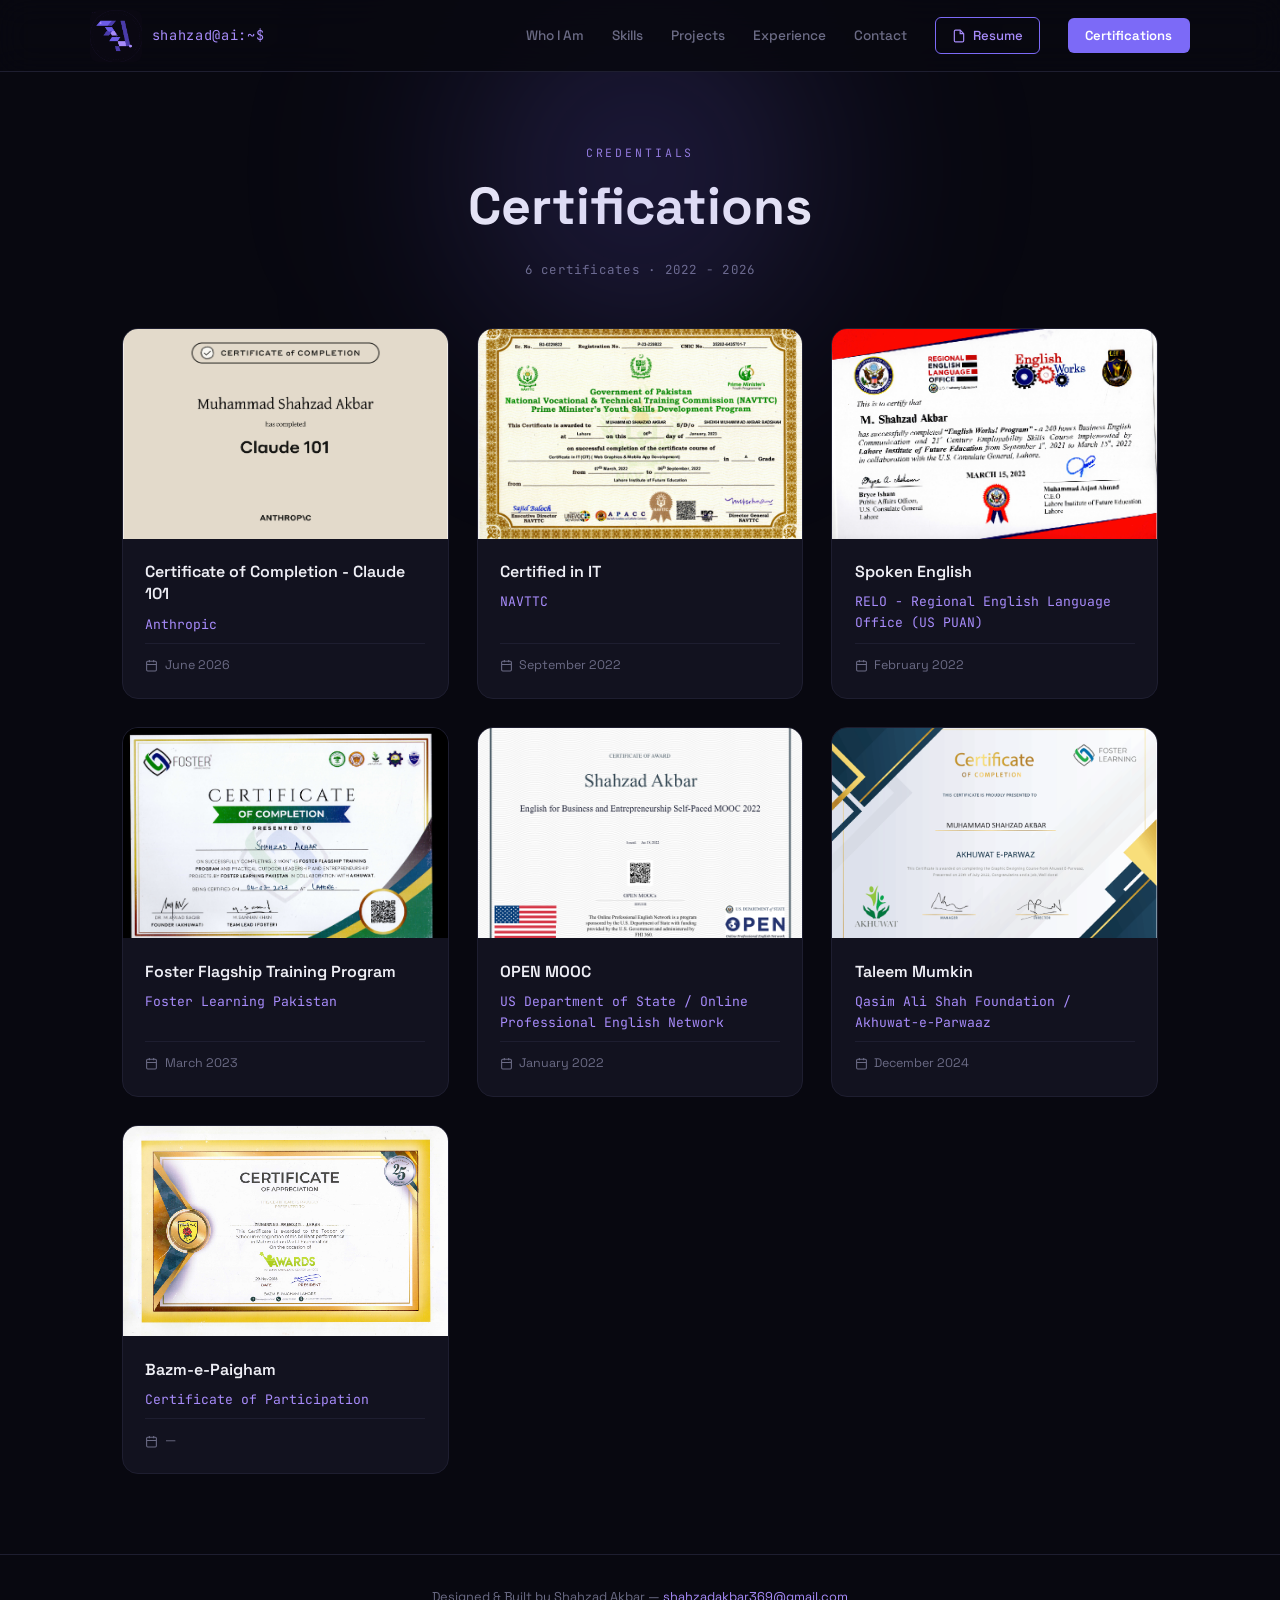
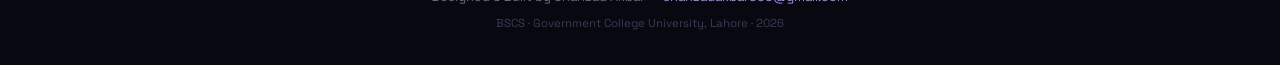
==== certifications.html @ 35dfdfb2 "Portfolio ready" ====
<!DOCTYPE html>
<html lang="en">
<head>
    <meta charset="UTF-8">
    <meta name="viewport" content="width=device-width, initial-scale=1.0">
    <title>Certifications | Shahzad Akbar</title>
    <link rel="preconnect" href="https://fonts.googleapis.com">
    <link rel="preconnect" href="https://fonts.gstatic.com" crossorigin>
    <link href="https://fonts.googleapis.com/css2?family=Space+Grotesk:wght@300;400;500;600;700&family=JetBrains+Mono:wght@400;500&display=swap" rel="stylesheet">
    <link rel="stylesheet" href="assets/css/style.css">
    <style>
        /* ── Certifications-specific styles ── */
        .cert-page-header {
            padding: 9rem 2rem 3rem;
            text-align: center;
            position: relative;
        }
        .cert-page-header .orb-1 {
            top: -80px; left: 50%;
            transform: translateX(-50%);
        }
        .cert-count {
            font-family: 'JetBrains Mono', monospace;
            font-size: 0.78rem;
            color: var(--fg-muted);
            margin-top: 0.75rem;
            letter-spacing: 0.1em;
        }

        .cert-grid {
            display: grid;
            grid-template-columns: repeat(auto-fill, minmax(320px, 1fr));
            gap: 1.75rem;
            padding: 0 2rem 5rem;
            max-width: 1100px;
            margin: 0 auto;
        }

        .cert-card {
            background: var(--bg-card);
            border: 1px solid var(--border);
            border-radius: 16px;
            overflow: hidden;
            transition: all 0.35s ease;
            display: flex;
            flex-direction: column;
        }
        .cert-card:hover {
            transform: translateY(-5px);
            border-color: rgba(124,106,247,0.45);
            box-shadow: 0 0 60px rgba(124,106,247,0.1);
        }

        .cert-img-wrap {
            width: 100%;
            height: 210px;
            overflow: hidden;
            background: var(--bg-secondary);
            display: flex;
            align-items: center;
            justify-content: center;
            position: relative;
        }
        .cert-img-wrap img {
            width: 100%;
            height: 100%;
            object-fit: cover;
            transition: transform 0.4s ease;
        }
        .cert-card:hover .cert-img-wrap img { transform: scale(1.04); }

        /* Fallback when image missing */
        .cert-img-fallback {
            display: flex;
            flex-direction: column;
            align-items: center;
            gap: 0.75rem;
            color: var(--fg-dim);
        }
        .cert-img-fallback svg { color: var(--accent); opacity: 0.5; }
        .cert-img-fallback span { font-size: 0.75rem; font-family: 'JetBrains Mono', monospace; }

        .cert-body { padding: 1.4rem; flex: 1; display: flex; flex-direction: column; gap: 0.5rem; }

        .cert-title {
            font-size: 1rem;
            font-weight: 600;
            line-height: 1.4;
        }
        .cert-issuer {
            font-size: 0.82rem;
            color: var(--accent-2);
            font-family: 'JetBrains Mono', monospace;
        }
        .cert-date {
            font-size: 0.78rem;
            color: var(--fg-muted);
            margin-top: auto;
            padding-top: 0.75rem;
            border-top: 1px solid var(--border);
            display: flex;
            align-items: center;
            gap: 0.4rem;
        }

        /* Lightbox */
        .lightbox {
            display: none;
            position: fixed;
            inset: 0;
            background: rgba(0,0,0,0.92);
            z-index: 999;
            align-items: center;
            justify-content: center;
            padding: 2rem;
        }
        .lightbox.active { display: flex; }
        .lightbox img {
            max-width: 90vw;
            max-height: 85vh;
            border-radius: 10px;
            box-shadow: 0 0 80px rgba(124,106,247,0.2);
            object-fit: contain;
        }
        .lightbox-close {
            position: fixed;
            top: 1.5rem; right: 1.5rem;
            width: 42px; height: 42px;
            background: var(--bg-card);
            border: 1px solid var(--border);
            border-radius: 50%;
            display: flex; align-items: center; justify-content: center;
            cursor: pointer;
            color: var(--fg-muted);
            font-size: 1.2rem;
            transition: all 0.2s ease;
        }
        .lightbox-close:hover { border-color: var(--accent); color: var(--accent-2); }

        @media (max-width: 600px) {
            .cert-grid { grid-template-columns: 1fr; padding: 0 1.25rem 4rem; }
        }
    </style>
</head>
<body>

<!-- ── Nav (same as index) ── -->
<nav id="navbar">
    <div class="nav-inner">
        <a href="index.html" class="nav-logo">
            <img src="assets/images/shahzad_logo.png" alt="Shahzad Akbar logo"
                 onerror="this.style.display='none'; this.nextElementSibling.style.display='inline';">
            <span class="nav-logo-text">shahzad@ai:~$</span>
        </a>
        <div class="nav-links" id="navLinks">
            <a href="index.html#who"        class="nav-link">Who I Am</a>
            <a href="index.html#skills"     class="nav-link">Skills</a>
            <a href="index.html#projects"   class="nav-link">Projects</a>
            <a href="index.html#experience" class="nav-link">Experience</a>
            <a href="index.html#contact"    class="nav-link">Contact</a>
            <a href="assets/images/Resume_Shahzad_Akbar.pdf"
               target="_blank" rel="noopener noreferrer" class="nav-resume">
                <svg width="14" height="14" viewBox="0 0 24 24" fill="none" stroke="currentColor" stroke-width="2">
                    <path d="M14 2H6a2 2 0 0 0-2 2v16a2 2 0 0 0 2 2h12a2 2 0 0 0 2-2V8z"/>
                    <polyline points="14 2 14 8 20 8"/>
                </svg>
                Resume
            </a>
            <a href="certifications.html" class="nav-cta">Certifications</a>
        </div>
        <div class="hamburger" onclick="toggleMenu()" aria-label="Toggle menu">
            <span></span><span></span><span></span>
        </div>
    </div>
    <div id="mobileMenu">
        <a href="index.html#who"        class="nav-link" onclick="closeMenu()">Who I Am</a>
        <a href="index.html#skills"     class="nav-link" onclick="closeMenu()">Skills</a>
        <a href="index.html#projects"   class="nav-link" onclick="closeMenu()">Projects</a>
        <a href="index.html#experience" class="nav-link" onclick="closeMenu()">Experience</a>
        <a href="index.html#contact"    class="nav-link" onclick="closeMenu()">Contact</a>
        <a href="assets/images/Resume_Shahzad_Akbar.pdf" target="_blank" class="nav-link">Resume ↗</a>
    </div>
</nav>

<!-- ── Page Header ── -->
<div class="cert-page-header">
    <div class="orb orb-1"></div>
    <span class="section-eyebrow" style="display:block;">Credentials</span>
    <h1 class="section-title">Certifications</h1>
    <p class="cert-count">6 certificates · 2022 - 2026</p>
</div>

<!-- ── Cert Grid ── -->
<div class="cert-grid">

    <!-- 1. Claude 101 - Anthropic -->
    <div class="cert-card reveal">
        <div class="cert-img-wrap" onclick="openLightbox('assets/images/Claude101.png')">
            <img src="assets/images/Claude101.png"
                 alt="Claude 101 - Anthropic"
                 onerror="this.style.display='none';this.nextElementSibling.style.display='flex';">
            <div class="cert-img-fallback" style="display:none;">
                <svg width="40" height="40" viewBox="0 0 24 24" fill="none" stroke="currentColor" stroke-width="1.5">
                    <path d="M14 2H6a2 2 0 0 0-2 2v16a2 2 0 0 0 2 2h12a2 2 0 0 0 2-2V8z"/>
                    <polyline points="14 2 14 8 20 8"/>
                </svg>
                <span>Claude101.png</span>
            </div>
        </div>
        <div class="cert-body">
            <div class="cert-title">Certificate of Completion - Claude 101</div>
            <div class="cert-issuer">Anthropic</div>
            <div class="cert-date">
                <svg width="13" height="13" viewBox="0 0 24 24" fill="none" stroke="currentColor" stroke-width="2">
                    <rect x="3" y="4" width="18" height="18" rx="2"/><line x1="16" y1="2" x2="16" y2="6"/>
                    <line x1="8" y1="2" x2="8" y2="6"/><line x1="3" y1="10" x2="21" y2="10"/>
                </svg>
                June 2026
            </div>
        </div>
    </div>

    <!-- 2. NAVTTC -->
    <div class="cert-card reveal" style="transition-delay: 0.05s;">
        <div class="cert-img-wrap" onclick="openLightbox('assets/images/NAVTTC.png')">
            <img src="assets/images/NAVTTC.png"
                 alt="Certified in IT - NAVTTC"
                 onerror="this.style.display='none';this.nextElementSibling.style.display='flex';">
            <div class="cert-img-fallback" style="display:none;">
                <svg width="40" height="40" viewBox="0 0 24 24" fill="none" stroke="currentColor" stroke-width="1.5">
                    <path d="M14 2H6a2 2 0 0 0-2 2v16a2 2 0 0 0 2 2h12a2 2 0 0 0 2-2V8z"/>
                    <polyline points="14 2 14 8 20 8"/>
                </svg>
                <span>NAVTTC.png</span>
            </div>
        </div>
        <div class="cert-body">
            <div class="cert-title">Certified in IT</div>
            <div class="cert-issuer">NAVTTC</div>
            <div class="cert-date">
                <svg width="13" height="13" viewBox="0 0 24 24" fill="none" stroke="currentColor" stroke-width="2">
                    <rect x="3" y="4" width="18" height="18" rx="2"/><line x1="16" y1="2" x2="16" y2="6"/>
                    <line x1="8" y1="2" x2="8" y2="6"/><line x1="3" y1="10" x2="21" y2="10"/>
                </svg>
                September 2022
            </div>
        </div>
    </div>

    <!-- 3. RELO English Works -->
    <div class="cert-card reveal" style="transition-delay: 0.1s;">
        <div class="cert-img-wrap" onclick="openLightbox('assets/images/RELO-English-Works.png')">
            <img src="assets/images/RELO-English-Works.png"
                 alt="Spoken English - RELO"
                 onerror="this.style.display='none';this.nextElementSibling.style.display='flex';">
            <div class="cert-img-fallback" style="display:none;">
                <svg width="40" height="40" viewBox="0 0 24 24" fill="none" stroke="currentColor" stroke-width="1.5">
                    <path d="M14 2H6a2 2 0 0 0-2 2v16a2 2 0 0 0 2 2h12a2 2 0 0 0 2-2V8z"/>
                    <polyline points="14 2 14 8 20 8"/>
                </svg>
                <span>RELO-English-Works.png</span>
            </div>
        </div>
        <div class="cert-body">
            <div class="cert-title">Spoken English</div>
            <div class="cert-issuer">RELO - Regional English Language Office (US PUAN)</div>
            <div class="cert-date">
                <svg width="13" height="13" viewBox="0 0 24 24" fill="none" stroke="currentColor" stroke-width="2">
                    <rect x="3" y="4" width="18" height="18" rx="2"/><line x1="16" y1="2" x2="16" y2="6"/>
                    <line x1="8" y1="2" x2="8" y2="6"/><line x1="3" y1="10" x2="21" y2="10"/>
                </svg>
                February 2022
            </div>
        </div>
    </div>

    <!-- 4. Foster Flagship -->
    <div class="cert-card reveal" style="transition-delay: 0.15s;">
        <div class="cert-img-wrap" onclick="openLightbox('assets/images/Foster-Flagship.png')">
            <img src="assets/images/Foster-Flagship.png"
                 alt="Foster Flagship Training Program"
                 onerror="this.style.display='none';this.nextElementSibling.style.display='flex';">
            <div class="cert-img-fallback" style="display:none;">
                <svg width="40" height="40" viewBox="0 0 24 24" fill="none" stroke="currentColor" stroke-width="1.5">
                    <path d="M14 2H6a2 2 0 0 0-2 2v16a2 2 0 0 0 2 2h12a2 2 0 0 0 2-2V8z"/>
                    <polyline points="14 2 14 8 20 8"/>
                </svg>
                <span>Foster-Flagship.png</span>
            </div>
        </div>
        <div class="cert-body">
            <div class="cert-title">Foster Flagship Training Program</div>
            <div class="cert-issuer">Foster Learning Pakistan</div>
            <div class="cert-date">
                <svg width="13" height="13" viewBox="0 0 24 24" fill="none" stroke="currentColor" stroke-width="2">
                    <rect x="3" y="4" width="18" height="18" rx="2"/><line x1="16" y1="2" x2="16" y2="6"/>
                    <line x1="8" y1="2" x2="8" y2="6"/><line x1="3" y1="10" x2="21" y2="10"/>
                </svg>
                March 2023
            </div>
        </div>
    </div>

    <!-- 5. OPEN MOOC -->
    <div class="cert-card reveal" style="transition-delay: 0.2s;">
        <div class="cert-img-wrap" onclick="openLightbox('assets/images/OPEN-MOOC.png')">
            <img src="assets/images/OPEN-MOOC.png"
                 alt="OPEN MOOC - US Department of State"
                 onerror="this.style.display='none';this.nextElementSibling.style.display='flex';">
            <div class="cert-img-fallback" style="display:none;">
                <svg width="40" height="40" viewBox="0 0 24 24" fill="none" stroke="currentColor" stroke-width="1.5">
                    <path d="M14 2H6a2 2 0 0 0-2 2v16a2 2 0 0 0 2 2h12a2 2 0 0 0 2-2V8z"/>
                    <polyline points="14 2 14 8 20 8"/>
                </svg>
                <span>OPEN-MOOC.png</span>
            </div>
        </div>
        <div class="cert-body">
            <div class="cert-title">OPEN MOOC</div>
            <div class="cert-issuer">US Department of State / Online Professional English Network</div>
            <div class="cert-date">
                <svg width="13" height="13" viewBox="0 0 24 24" fill="none" stroke="currentColor" stroke-width="2">
                    <rect x="3" y="4" width="18" height="18" rx="2"/><line x1="16" y1="2" x2="16" y2="6"/>
                    <line x1="8" y1="2" x2="8" y2="6"/><line x1="3" y1="10" x2="21" y2="10"/>
                </svg>
                January 2022
            </div>
        </div>
    </div>

    <!-- 6. Akhuwat-e-Parwaaz -->
    <div class="cert-card reveal" style="transition-delay: 0.25s;">
        <div class="cert-img-wrap" onclick="openLightbox('assets/images/Akhuwat-e-Parwaaz.png')">
            <img src="assets/images/Akhuwat-e-Parwaaz.png"
                 alt="Taleem Mumkin - Akhuwat"
                 onerror="this.style.display='none';this.nextElementSibling.style.display='flex';">
            <div class="cert-img-fallback" style="display:none;">
                <svg width="40" height="40" viewBox="0 0 24 24" fill="none" stroke="currentColor" stroke-width="1.5">
                    <path d="M14 2H6a2 2 0 0 0-2 2v16a2 2 0 0 0 2 2h12a2 2 0 0 0 2-2V8z"/>
                    <polyline points="14 2 14 8 20 8"/>
                </svg>
                <span>Akhuwat-e-Parwaaz.png</span>
            </div>
        </div>
        <div class="cert-body">
            <div class="cert-title">Taleem Mumkin</div>
            <div class="cert-issuer">Qasim Ali Shah Foundation / Akhuwat-e-Parwaaz</div>
            <div class="cert-date">
                <svg width="13" height="13" viewBox="0 0 24 24" fill="none" stroke="currentColor" stroke-width="2">
                    <rect x="3" y="4" width="18" height="18" rx="2"/><line x1="16" y1="2" x2="16" y2="6"/>
                    <line x1="8" y1="2" x2="8" y2="6"/><line x1="3" y1="10" x2="21" y2="10"/>
                </svg>
                December 2024
            </div>
        </div>
    </div>

    <!-- 7. Bazm-e-Paigham (bonus - seen in folder) -->
    <div class="cert-card reveal" style="transition-delay: 0.3s;">
        <div class="cert-img-wrap" onclick="openLightbox('assets/images/Bazm-e-Paigham.png')">
            <img src="assets/images/Bazm-e-Paigham.png"
                 alt="Bazm-e-Paigham"
                 onerror="this.style.display='none';this.nextElementSibling.style.display='flex';">
            <div class="cert-img-fallback" style="display:none;">
                <svg width="40" height="40" viewBox="0 0 24 24" fill="none" stroke="currentColor" stroke-width="1.5">
                    <path d="M14 2H6a2 2 0 0 0-2 2v16a2 2 0 0 0 2 2h12a2 2 0 0 0 2-2V8z"/>
                    <polyline points="14 2 14 8 20 8"/>
                </svg>
                <span>Bazm-e-Paigham.png</span>
            </div>
        </div>
        <div class="cert-body">
            <div class="cert-title">Bazm-e-Paigham</div>
            <div class="cert-issuer">Certificate of Participation</div>
            <div class="cert-date">
                <svg width="13" height="13" viewBox="0 0 24 24" fill="none" stroke="currentColor" stroke-width="2">
                    <rect x="3" y="4" width="18" height="18" rx="2"/><line x1="16" y1="2" x2="16" y2="6"/>
                    <line x1="8" y1="2" x2="8" y2="6"/><line x1="3" y1="10" x2="21" y2="10"/>
                </svg>
                —
            </div>
        </div>
    </div>

</div>

<!-- ── Lightbox ── -->
<div class="lightbox" id="lightbox" onclick="closeLightbox()">
    <div class="lightbox-close" onclick="closeLightbox()">✕</div>
    <img id="lightboxImg" src="" alt="Certificate fullscreen">
</div>

<!-- ── Footer ── -->
<footer>
    <p>Designed &amp; Built by Shahzad Akbar &mdash; <a href="mailto:shahzadakbar369@gmail.com">shahzadakbar369@gmail.com</a></p>
    <p style="margin-top: 0.4rem; color: var(--fg-dim); font-size: 0.72rem;">BSCS · Government College University, Lahore · 2026</p>
</footer>

<script src="assets/js/main.js"></script>
<script>
    function openLightbox(src) {
        document.getElementById('lightboxImg').src = src;
        document.getElementById('lightbox').classList.add('active');
        document.body.style.overflow = 'hidden';
    }
    function closeLightbox() {
        document.getElementById('lightbox').classList.remove('active');
        document.body.style.overflow = '';
    }
    document.addEventListener('keydown', e => {
        if (e.key === 'Escape') closeLightbox();
    });
</script>
</body>
</html>
---- assets/css/style.css ----
/* =============================================
   SHAHZAD AKBAR PORTFOLIO — style.css
   ============================================= */

:root {
    --bg-primary: #080810;
    --bg-secondary: #0e0e1a;
    --bg-card: #12121f;
    --fg-primary: #eeeef5;
    --fg-muted: #6b6b85;
    --fg-dim: #3a3a55;
    --accent: #7c6af7;
    --accent-2: #a78bfa;
    --accent-glow: rgba(124, 106, 247, 0.15);
    --accent-glow-strong: rgba(124, 106, 247, 0.25);
    --border: #1e1e30;
    --border-hover: #2e2e4a;
}

* { margin: 0; padding: 0; box-sizing: border-box; }
html { scroll-behavior: smooth; }

body {
    font-family: 'Space Grotesk', sans-serif;
    background: var(--bg-primary);
    color: var(--fg-primary);
    line-height: 1.6;
    overflow-x: hidden;
}

.mono { font-family: 'JetBrains Mono', monospace; }

/* ── Orbs ── */
.orb {
    position: absolute;
    border-radius: 50%;
    filter: blur(100px);
    pointer-events: none;
    z-index: 0;
}
.orb-1 {
    width: 500px; height: 500px;
    background: radial-gradient(circle, rgba(124,106,247,0.3) 0%, transparent 70%);
    top: -150px; right: -150px;
}
.orb-2 {
    width: 350px; height: 350px;
    background: radial-gradient(circle, rgba(56,189,248,0.15) 0%, transparent 70%);
    bottom: 10%; left: -100px;
}

/* ── Nav ── */
nav {
    position: fixed;
    top: 0; left: 0; right: 0;
    z-index: 100;
    padding: 0.6rem 2rem;
    backdrop-filter: blur(16px);
    background: rgba(8,8,16,0.88);
    border-bottom: 1px solid var(--border);
    transition: transform 0.3s ease;
}
.nav-inner {
    max-width: 1100px;
    margin: 0 auto;
    display: flex;
    align-items: center;
    justify-content: space-between;
}
.nav-logo {
    display: flex;
    align-items: center;
    gap: 0.6rem;
    text-decoration: none;
}
.nav-logo img {
    width: 52px;
    height: 52px;
    object-fit: contain;
    border-radius: 8px;     /* optional: softens hard edges */
}
.nav-logo-text {
    font-family: 'JetBrains Mono', monospace;
    font-size: 0.85rem;
    color: var(--accent-2);
    letter-spacing: 0.05em;
}
.nav-links { display: flex; gap: 1.75rem; align-items: center; }
.nav-link {
    color: var(--fg-muted);
    text-decoration: none;
    font-size: 0.85rem;
    font-weight: 500;
    transition: color 0.2s ease;
    position: relative;
}
.nav-link::after {
    content: '';
    position: absolute;
    bottom: -4px; left: 0;
    width: 0; height: 1px;
    background: var(--accent-2);
    transition: width 0.2s ease;
}
.nav-link:hover { color: var(--fg-primary); }
.nav-link:hover::after { width: 100%; }
.nav-resume {
    display: inline-flex;
    align-items: center;
    gap: 0.4rem;
    padding: 0.45rem 1rem;
    background: transparent;
    border: 1px solid var(--accent);
    border-radius: 6px;
    color: var(--accent-2);
    font-size: 0.82rem;
    font-weight: 500;
    text-decoration: none;
    transition: all 0.2s ease;
    cursor: pointer;
}
.nav-resume:hover { background: var(--accent-glow); }
.nav-cta {
    padding: 0.45rem 1.1rem;
    background: var(--accent);
    border-radius: 6px;
    color: #fff;
    font-size: 0.82rem;
    font-weight: 600;
    text-decoration: none;
    transition: all 0.2s ease;
}
.nav-cta:hover { background: #6b5ce7; }

.hamburger {
    display: none;
    flex-direction: column;
    gap: 5px;
    cursor: pointer;
    padding: 4px;
}
.hamburger span {
    display: block;
    width: 22px; height: 2px;
    background: var(--fg-muted);
    transition: all 0.3s ease;
}
#mobileMenu {
    display: none;
    flex-direction: column;
    gap: 1rem;
    padding: 1.5rem 2rem;
    background: var(--bg-secondary);
    border-top: 1px solid var(--border);
}
#mobileMenu.active { display: flex; }
#mobileMenu .nav-link { font-size: 1rem; }

/* ── Sections ── */
section { padding: 7rem 2rem 4rem; position: relative; }
.section-inner { max-width: 1100px; margin: 0 auto; }

.section-eyebrow {
    font-family: 'JetBrains Mono', monospace;
    font-size: 0.72rem;
    text-transform: uppercase;
    letter-spacing: 0.25em;
    color: var(--accent-2);
    margin-bottom: 1rem;
    opacity: 0.85;
    display: block;
}
.section-title {
    font-size: clamp(2rem, 5vw, 3.25rem);
    font-weight: 700;
    line-height: 1.1;
    margin-bottom: 1.5rem;
}

/* ── Hero ── */
#hero {
    min-height: 100vh;
    display: flex;
    align-items: center;
}
.hero-grid {
    position: absolute; inset: 0;
    background-image:
        linear-gradient(var(--accent-glow) 1px, transparent 1px),
        linear-gradient(90deg, var(--accent-glow) 1px, transparent 1px);
    background-size: 80px 80px;
    opacity: 0.25;
    z-index: 0;
}
.hero-content {
    position: relative; z-index: 1;
    max-width: 1100px;
    margin: 0 auto;
    display: grid;
    grid-template-columns: 1fr 1fr;
    gap: 4rem;
    align-items: center;
}
.hero-tag {
    display: inline-flex;
    align-items: center;
    gap: 0.5rem;
    padding: 0.35rem 0.9rem;
    background: var(--accent-glow);
    border: 1px solid rgba(124,106,247,0.3);
    border-radius: 999px;
    font-size: 0.78rem;
    color: var(--accent-2);
    margin-bottom: 1.5rem;
    font-family: 'JetBrains Mono', monospace;
}
.hero-tag .dot {
    width: 7px; height: 7px;
    background: #4ade80;
    border-radius: 50%;
    animation: pulse 2s infinite;
}
@keyframes pulse {
    0%, 100% { opacity: 1; transform: scale(1); }
    50% { opacity: 0.6; transform: scale(0.8); }
}
.hero-name {
    font-size: clamp(2.5rem, 6vw, 4.5rem);
    font-weight: 700;
    line-height: 1.05;
    margin-bottom: 0.75rem;
}
.hero-name .highlight {
    background: linear-gradient(135deg, var(--accent-2), #38bdf8);
    -webkit-background-clip: text;
    -webkit-text-fill-color: transparent;
    background-clip: text;
}
.hero-subtitle {
    font-size: 1.05rem;
    color: var(--fg-muted);
    margin-bottom: 2rem;
    line-height: 1.75;
}
.hero-actions { display: flex; gap: 1rem; flex-wrap: wrap; }

/* ── Terminal ── */
.terminal {
    background: var(--bg-card);
    border: 1px solid var(--border);
    border-radius: 14px;
    overflow: hidden;
    box-shadow: 0 30px 80px rgba(0,0,0,0.5);
}
.terminal-bar {
    background: var(--bg-secondary);
    padding: 0.85rem 1.25rem;
    display: flex;
    align-items: center;
    gap: 0.5rem;
    border-bottom: 1px solid var(--border);
}
.terminal-dot { width: 12px; height: 12px; border-radius: 50%; }
.terminal-title {
    flex: 1;
    text-align: center;
    font-family: 'JetBrains Mono', monospace;
    font-size: 0.72rem;
    color: var(--fg-muted);
}
.terminal-body {
    padding: 1.5rem;
    font-family: 'JetBrains Mono', monospace;
    font-size: 0.82rem;
    line-height: 1.8;
}
.t-line {
    opacity: 0;
    animation: fadeInLine 0.4s ease forwards;
    display: block;
}
.t-line:nth-child(1) { animation-delay: 0.4s; }
.t-line:nth-child(2) { animation-delay: 0.8s; }
.t-line:nth-child(3) { animation-delay: 1.2s; }
.t-line:nth-child(4) { animation-delay: 1.6s; }
.t-line:nth-child(5) { animation-delay: 2.0s; }
.t-line:nth-child(6) { animation-delay: 2.4s; }
.t-line:nth-child(7) { animation-delay: 2.8s; }
.t-line:nth-child(8) { animation-delay: 3.2s; }
@keyframes fadeInLine {
    from { opacity: 0; transform: translateX(-8px); }
    to   { opacity: 1; transform: translateX(0); }
}
.t-prompt { color: var(--accent-2); }
.t-cmd    { color: var(--fg-primary); }
.t-val    { color: #4ade80; }
.t-key    { color: #f472b6; }
.cursor {
    display: inline-block;
    width: 9px; height: 16px;
    background: var(--accent-2);
    animation: blink 1s step-end infinite;
    vertical-align: middle;
    margin-left: 2px;
}
@keyframes blink {
    0%, 100% { opacity: 1; }
    50%       { opacity: 0; }
}

/* ── Buttons ── */
.btn-primary {
    display: inline-flex;
    align-items: center;
    gap: 0.5rem;
    padding: 0.85rem 1.75rem;
    background: var(--accent);
    color: #fff;
    font-weight: 600;
    font-size: 0.9rem;
    border: none;
    border-radius: 8px;
    cursor: pointer;
    transition: all 0.3s ease;
    text-decoration: none;
    font-family: inherit;
}
.btn-primary:hover {
    transform: translateY(-2px);
    box-shadow: 0 12px 35px var(--accent-glow-strong);
    background: #6b5ce7;
}
.btn-secondary {
    display: inline-flex;
    align-items: center;
    gap: 0.5rem;
    padding: 0.85rem 1.75rem;
    background: transparent;
    color: var(--fg-primary);
    font-weight: 500;
    font-size: 0.9rem;
    border: 1px solid var(--border-hover);
    border-radius: 8px;
    cursor: pointer;
    transition: all 0.3s ease;
    text-decoration: none;
    font-family: inherit;
}
.btn-secondary:hover { border-color: var(--accent); color: var(--accent-2); }

/* ── About / Who I Am ── */
.about-grid {
    display: grid;
    grid-template-columns: 1.2fr 1fr;
    gap: 4rem;
    align-items: start;
    margin-top: 1rem;
}
.who-intro {
    display: flex;
    align-items: flex-start;
    gap: 0.75rem;
    background: var(--bg-card);
    border: 1px solid var(--border);
    border-left: 3px solid var(--accent);
    border-radius: 10px;
    padding: 1.25rem 1.5rem;
    margin-bottom: 1.75rem;
}
.who-intro-icon { font-size: 1.5rem; flex-shrink: 0; margin-top: 0.15rem; }
.who-intro p {
    color: var(--fg-primary);
    font-size: 0.97rem;
    line-height: 1.8;
}
.who-intro p strong { color: var(--accent-2); font-weight: 600; }
.about-extra {
    color: var(--fg-muted);
    font-size: 0.93rem;
    line-height: 1.85;
}
.about-extra p + p { margin-top: 1rem; }
.stats-grid {
    display: grid;
    grid-template-columns: 1fr 1fr;
    gap: 1rem;
}
.about-right {
    display: flex;
    flex-direction: column;
    align-items: center;
    gap: 1.5rem;
}
.stat-card {
    background: var(--bg-card);
    border: 1px solid var(--border);
    border-radius: 12px;
    padding: 1.5rem;
    text-align: center;
    transition: border-color 0.3s ease;
}
.stat-card:hover { border-color: var(--accent); }
.stat-num {
    font-size: 2rem;
    font-weight: 700;
    color: var(--accent-2);
    font-family: 'JetBrains Mono', monospace;
    display: block;
}
.stat-label { font-size: 0.78rem; color: var(--fg-muted); margin-top: 0.25rem; }

/* ── Skills ── */
.skills-grid {
    display: grid;
    grid-template-columns: repeat(auto-fit, minmax(255px, 1fr));
    gap: 1.5rem;
    margin-top: 3rem;
}
.skill-card {
    background: var(--bg-card);
    border: 1px solid var(--border);
    border-radius: 14px;
    padding: 1.75rem;
    transition: all 0.3s ease;
    position: relative;
    overflow: hidden;
}
.skill-card::before {
    content: '';
    position: absolute;
    top: 0; left: 0; right: 0;
    height: 2px;
    background: linear-gradient(90deg, transparent, var(--accent), transparent);
    opacity: 0;
    transition: opacity 0.3s ease;
}
.skill-card:hover { transform: translateY(-4px); border-color: var(--border-hover); box-shadow: 0 20px 50px rgba(0,0,0,0.3); }
.skill-card:hover::before { opacity: 1; }
.skill-icon {
    width: 44px; height: 44px;
    border-radius: 10px;
    background: var(--accent-glow);
    border: 1px solid rgba(124,106,247,0.2);
    display: flex;
    align-items: center;
    justify-content: center;
    margin-bottom: 1.25rem;
    color: var(--accent-2);
}
.skill-category { font-weight: 600; font-size: 0.95rem; margin-bottom: 0.75rem; }
.skill-tags { display: flex; flex-wrap: wrap; gap: 0.4rem; }
.skill-tag {
    padding: 0.2rem 0.65rem;
    background: var(--bg-secondary);
    border: 1px solid var(--border);
    border-radius: 999px;
    font-size: 0.72rem;
    color: var(--fg-muted);
    font-family: 'JetBrains Mono', monospace;
    transition: all 0.2s ease;
}
.skill-tag:hover { border-color: var(--accent); color: var(--accent-2); }

/* ── Projects ── */
.projects-grid {
    display: grid;
    grid-template-columns: repeat(auto-fit, minmax(320px, 1fr));
    gap: 1.5rem;
    margin-top: 3rem;
}
.project-card {
    background: var(--bg-card);
    border: 1px solid var(--border);
    border-radius: 16px;
    overflow: hidden;
    transition: all 0.4s ease;
    display: flex;
    flex-direction: column;
}
.project-card:hover {
    transform: translateY(-6px);
    border-color: rgba(124,106,247,0.4);
    box-shadow: 0 0 70px rgba(124,106,247,0.1);
}
.project-card.featured {
    grid-column: 1 / -1;
    display: grid;
    grid-template-columns: 1fr 1fr;
}
.project-visual {
    height: 220px;
    display: flex;
    align-items: center;
    justify-content: center;
    position: relative;
    overflow: hidden;
}
.project-card.featured .project-visual { height: auto; min-height: 280px; }
.project-img {
    width: 100%; height: 100%;
    object-fit: cover;
    transition: transform 0.4s ease;
}
.project-card:hover .project-img { transform: scale(1.04); }
.project-visual-fallback {
    position: absolute; inset: 0;
    display: flex;
    align-items: center;
    justify-content: center;
    background: linear-gradient(135deg, #0e0e1a, #14102b);
    color: var(--fg-dim);
}
.pv-glow {
    position: absolute;
    width: 180px; height: 180px;
    border-radius: 50%;
    filter: blur(50px);
    opacity: 0.35;
}
.pv-glow-purple { background: var(--accent); }
.pv-glow-blue   { background: #38bdf8; }
.pv-glow-pink   { background: #f472b6; }
.project-badge {
    position: absolute;
    top: 1rem; right: 1rem;
    padding: 0.25rem 0.75rem;
    background: rgba(8,8,16,0.85);
    border: 1px solid rgba(124,106,247,0.4);
    border-radius: 999px;
    font-size: 0.7rem;
    color: var(--accent-2);
    font-family: 'JetBrains Mono', monospace;
    z-index: 2;
    backdrop-filter: blur(6px);
}
.project-content { padding: 1.75rem; flex: 1; display: flex; flex-direction: column; }
.project-title { font-size: 1.2rem; font-weight: 600; margin-bottom: 0.5rem; }
.project-desc { color: var(--fg-muted); font-size: 0.875rem; line-height: 1.75; margin-bottom: 1.25rem; flex: 1; }
.tech-tags { display: flex; flex-wrap: wrap; gap: 0.4rem; margin-bottom: 1.25rem; }
.tech-tag {
    display: inline-block;
    padding: 0.2rem 0.65rem;
    background: var(--bg-secondary);
    border: 1px solid var(--border);
    border-radius: 999px;
    font-size: 0.71rem;
    color: var(--fg-muted);
    font-family: 'JetBrains Mono', monospace;
    transition: all 0.2s ease;
}
.tech-tag:hover { border-color: var(--accent); color: var(--accent-2); }
.project-links { display: flex; gap: 1rem; align-items: center; }
/* ── Certifications (inline in index) ── */
.cert-grid {
    display: grid;
    grid-template-columns: repeat(auto-fill, minmax(280px, 1fr));
    gap: 1.5rem;
    margin-top: 3rem;
}
.cert-card {
    background: var(--bg-card);
    border: 1px solid var(--border);
    border-radius: 14px;
    overflow: hidden;
    transition: all 0.35s ease;
    display: flex;
    flex-direction: column;
    cursor: pointer;
}
.cert-card:hover {
    transform: translateY(-4px);
    border-color: rgba(124,106,247,0.4);
    box-shadow: 0 0 50px rgba(124,106,247,0.1);
}
.cert-img-wrap {
    width: 100%;
    height: 190px;
    overflow: hidden;
    background: var(--bg-secondary);
    display: flex;
    align-items: center;
    justify-content: center;
    position: relative;
}
.cert-img-wrap img {
    width: 100%; height: 100%;
    object-fit: cover;
    transition: transform 0.4s ease;
}
.cert-card:hover .cert-img-wrap img { transform: scale(1.04); }
.cert-img-fallback {
    flex-direction: column;
    align-items: center;
    gap: 0.5rem;
    color: var(--fg-dim);
    font-family: 'JetBrains Mono', monospace;
    font-size: 0.72rem;
}
.cert-img-fallback svg { opacity: 0.4; color: var(--accent); }
.cert-body { padding: 1.2rem; display: flex; flex-direction: column; gap: 0.35rem; }
.cert-title { font-size: 0.92rem; font-weight: 600; line-height: 1.4; }
.cert-issuer { font-size: 0.78rem; color: var(--accent-2); font-family: 'JetBrains Mono', monospace; }
.cert-date { font-size: 0.76rem; color: var(--fg-muted); margin-top: 0.25rem; }

/* ── Lightbox ── */
.lightbox {
    display: none;
    position: fixed;
    inset: 0;
    background: rgba(0,0,0,0.92);
    z-index: 999;
    align-items: center;
    justify-content: center;
    padding: 2rem;
}
.lightbox.active { display: flex; }
.lightbox img {
    max-width: 90vw;
    max-height: 85vh;
    border-radius: 10px;
    object-fit: contain;
    box-shadow: 0 0 80px rgba(124,106,247,0.2);
}
.lightbox-close {
    position: fixed;
    top: 1.5rem; right: 1.5rem;
    width: 42px; height: 42px;
    background: var(--bg-card);
    border: 1px solid var(--border);
    border-radius: 50%;
    display: flex; align-items: center; justify-content: center;
    cursor: pointer;
    color: var(--fg-muted);
    font-size: 1.1rem;
    transition: all 0.2s ease;
}
.lightbox-close:hover { border-color: var(--accent); color: var(--accent-2); }
.p-link {
    display: flex; align-items: center; gap: 0.35rem;
    font-size: 0.82rem;
    text-decoration: none;
    transition: color 0.2s ease;
}
.p-link-primary { color: var(--accent-2); }
.p-link-primary:hover { color: #fff; }
.p-link-muted   { color: var(--fg-muted); }
.p-link-muted:hover { color: var(--fg-primary); }

/* ── Experience / Timeline ── */
.timeline { max-width: 700px; margin-top: 3rem; }
.timeline-item {
    position: relative;
    padding-left: 2rem;
    padding-bottom: 2.5rem;
    border-left: 1px solid var(--border);
}
.timeline-item::before {
    content: '';
    position: absolute;
    left: -5px; top: 4px;
    width: 9px; height: 9px;
    background: var(--accent);
    border-radius: 50%;
    box-shadow: 0 0 10px var(--accent);
}
.timeline-item:last-child { border-left-color: transparent; padding-bottom: 0; }
.tl-header { display: flex; justify-content: space-between; align-items: flex-start; flex-wrap: wrap; gap: 0.5rem; margin-bottom: 0.35rem; }
.tl-role { font-weight: 600; font-size: 1rem; }
.tl-date { font-family: 'JetBrains Mono', monospace; font-size: 0.78rem; color: var(--accent-2); }
.tl-company { color: var(--fg-muted); font-size: 0.88rem; margin-bottom: 0.75rem; }
.tl-bullets { list-style: none; display: flex; flex-direction: column; gap: 0.4rem; }
.tl-bullets li { display: flex; gap: 0.65rem; font-size: 0.875rem; color: #7070a0; }
.tl-bullets li::before { content: '-'; color: var(--accent-2); flex-shrink: 0; }

/* ── Contact ── */
.contact-grid {
    display: grid;
    grid-template-columns: 1fr 1.1fr;
    gap: 4rem;
    align-items: start;
}
.contact-desc { color: var(--fg-muted); font-size: 1rem; line-height: 1.8; margin-bottom: 2rem; }
.contact-links { display: flex; flex-direction: column; gap: 0.75rem; }
.c-link {
    display: flex;
    align-items: center;
    gap: 1rem;
    text-decoration: none;
    color: var(--fg-muted);
    padding: 0.75rem;
    border-radius: 10px;
    transition: all 0.2s ease;
}
.c-link:hover { color: var(--accent-2); background: var(--accent-glow); }
.c-icon {
    width: 42px; height: 42px;
    border-radius: 9px;
    background: var(--bg-card);
    border: 1px solid var(--border);
    display: flex; align-items: center; justify-content: center;
    flex-shrink: 0;
    color: var(--fg-muted);
    transition: all 0.2s ease;
}
.c-link:hover .c-icon { border-color: var(--accent); color: var(--accent-2); }
.c-text { font-size: 0.9rem; }
.form-group { margin-bottom: 1.25rem; }
.form-label { display: block; font-size: 0.8rem; color: var(--fg-muted); margin-bottom: 0.5rem; }
.form-input {
    width: 100%;
    padding: 0.85rem 1rem;
    background: var(--bg-secondary);
    border: 1px solid var(--border);
    border-radius: 8px;
    color: var(--fg-primary);
    font-family: inherit;
    font-size: 0.9rem;
    transition: all 0.2s ease;
}
.form-input:focus { outline: none; border-color: var(--accent); box-shadow: 0 0 0 3px var(--accent-glow); }
.form-input::placeholder { color: var(--fg-dim); }
textarea.form-input { resize: none; }

/* ── FAQ ── */
.faq-grid {
    display: grid;
    grid-template-columns: repeat(auto-fit, minmax(480px, 1fr));
    gap: 1rem;
    margin-top: 3rem;
}
.faq-item {
    background: var(--bg-card);
    border: 1px solid var(--border);
    border-radius: 12px;
    overflow: hidden;
    transition: border-color 0.2s ease;
}
.faq-item:hover { border-color: var(--border-hover); }
.faq-question {
    width: 100%;
    display: flex;
    justify-content: space-between;
    align-items: center;
    gap: 1rem;
    padding: 1.25rem 1.5rem;
    background: none;
    border: none;
    color: var(--fg-primary);
    font-family: inherit;
    font-size: 0.95rem;
    font-weight: 500;
    cursor: pointer;
    text-align: left;
    transition: color 0.2s ease;
}
.faq-question:hover { color: var(--accent-2); }
.faq-icon {
    width: 22px; height: 22px;
    border-radius: 50%;
    background: var(--accent-glow);
    border: 1px solid rgba(124,106,247,0.3);
    display: flex; align-items: center; justify-content: center;
    flex-shrink: 0;
    color: var(--accent-2);
    font-size: 0.9rem;
    transition: transform 0.3s ease;
}
.faq-item.open .faq-icon { transform: rotate(45deg); }
.faq-answer {
    max-height: 0;
    overflow: hidden;
    transition: max-height 0.35s ease, padding 0.3s ease;
}
.faq-item.open .faq-answer { max-height: 300px; }
.faq-answer p {
    padding: 0 1.5rem 1.25rem;
    color: var(--fg-muted);
    font-size: 0.88rem;
    line-height: 1.85;
    border-top: 1px solid var(--border);
    padding-top: 1rem;
}

/* ── Scroll reveal ── */
.reveal {
    opacity: 0;
    transform: translateY(24px);
    transition: all 0.7s cubic-bezier(0.16, 1, 0.3, 1);
}
.reveal.visible { opacity: 1; transform: translateY(0); }

/* ── Footer ── */
footer {
    border-top: 1px solid var(--border);
    padding: 2rem;
    text-align: center;
    color: var(--fg-muted);
    font-size: 0.8rem;
}
footer a { color: var(--accent-2); text-decoration: none; }
footer a:hover { text-decoration: underline; }

/* ── Responsive ── */
@media (max-width: 900px) {
    .hero-content        { grid-template-columns: 1fr; gap: 3rem; }
    .about-grid          { grid-template-columns: 1fr; gap: 2.5rem; }
    .contact-grid        { grid-template-columns: 1fr; gap: 2.5rem; }
    .faq-grid            { grid-template-columns: 1fr; }
    .project-card.featured { grid-column: auto; display: flex; flex-direction: column; }
    .project-card.featured .project-visual { min-height: 200px; }
    .nav-links           { display: none; }
    .hamburger           { display: flex; }
}
@media (max-width: 600px) {
    section              { padding: 5rem 1.25rem 3rem; }
    .stats-grid          { grid-template-columns: 1fr 1fr; }
    .projects-grid       { grid-template-columns: 1fr; }
}
@media (prefers-reduced-motion: reduce) {
    * { animation-duration: 0.01ms !important; transition-duration: 0.01ms !important; }
}
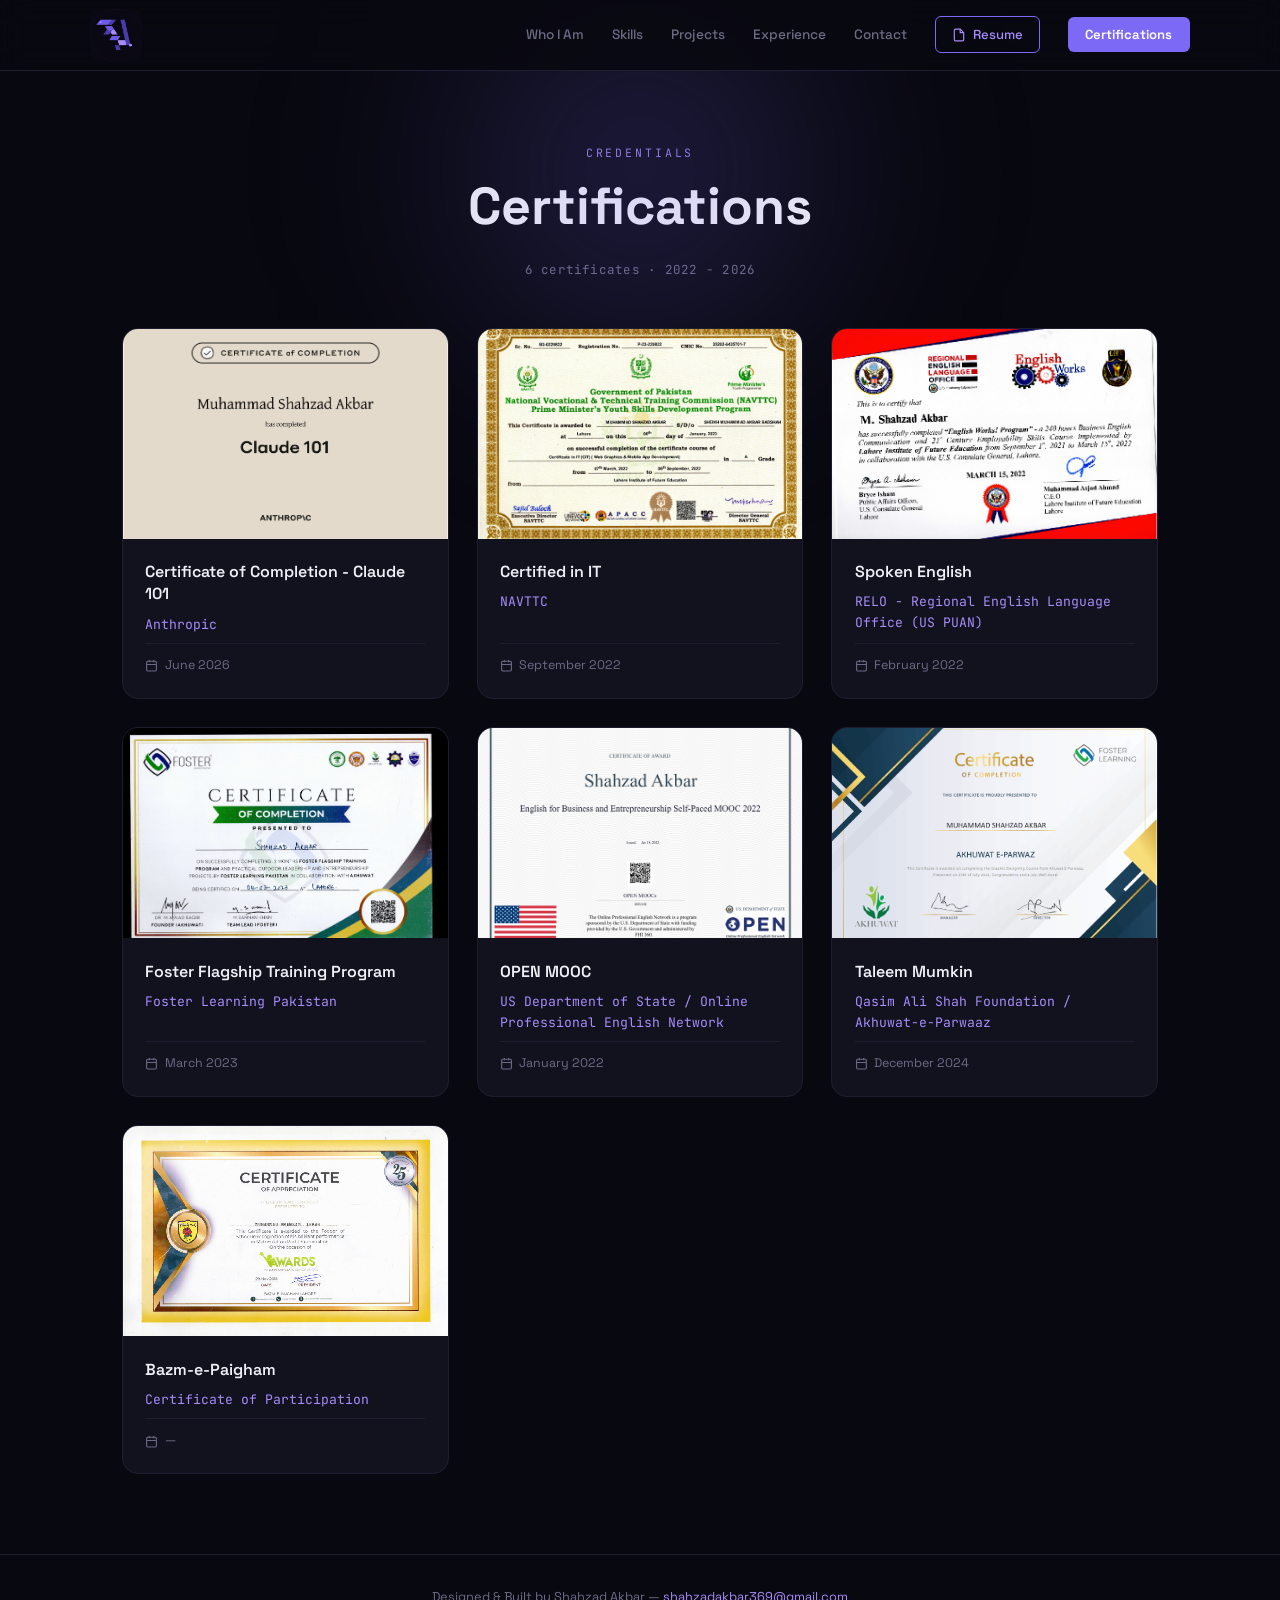
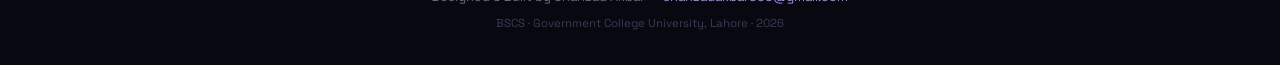
==== commit 55af7a76: "Updates after Netsol" ====
--- a/certifications.html
+++ b/certifications.html
@@ -148,9 +148,7 @@
 <nav id="navbar">
     <div class="nav-inner">
         <a href="index.html" class="nav-logo">
-            <img src="assets/images/shahzad_logo.png" alt="Shahzad Akbar logo"
-                 onerror="this.style.display='none'; this.nextElementSibling.style.display='inline';">
-            <span class="nav-logo-text">shahzad@ai:~$</span>
+            <img src="assets/images/shahzad_logo.png" alt="Shahzad Akbar logo">
         </a>
         <div class="nav-links" id="navLinks">
             <a href="index.html#who"        class="nav-link">Who I Am</a>
@@ -412,4 +410,4 @@
     });
 </script>
 </body>
-</html>+</html>
--- a/assets/css/style.css
+++ b/assets/css/style.css
@@ -18,7 +18,11 @@
 }
 
 * { margin: 0; padding: 0; box-sizing: border-box; }
-html { scroll-behavior: smooth; }
+
+html {
+    scroll-behavior: smooth;
+    overflow-x: hidden;   /* stops iOS Safari horizontal bleed */
+}
 
 body {
     font-family: 'Space Grotesk', sans-serif;
@@ -26,6 +30,7 @@
     color: var(--fg-primary);
     line-height: 1.6;
     overflow-x: hidden;
+    max-width: 100vw;
 }
 
 .mono { font-family: 'JetBrains Mono', monospace; }
@@ -42,23 +47,26 @@
     width: 500px; height: 500px;
     background: radial-gradient(circle, rgba(124,106,247,0.3) 0%, transparent 70%);
     top: -150px; right: -150px;
+    max-width: 60vw;   /* stops it bleeding right on narrow screens */
 }
 .orb-2 {
     width: 350px; height: 350px;
     background: radial-gradient(circle, rgba(56,189,248,0.15) 0%, transparent 70%);
     bottom: 10%; left: -100px;
-}
-
+    max-width: 60vw;
+}
 /* ── Nav ── */
 nav {
     position: fixed;
     top: 0; left: 0; right: 0;
     z-index: 100;
-    padding: 0.6rem 2rem;
+    padding: 0.55rem 2rem;
     backdrop-filter: blur(16px);
     background: rgba(8,8,16,0.88);
     border-bottom: 1px solid var(--border);
     transition: transform 0.3s ease;
+    width: 100%;              /* hard-clamp to viewport */
+    box-sizing: border-box;
 }
 .nav-inner {
     max-width: 1100px;
@@ -78,12 +86,6 @@
     height: 52px;
     object-fit: contain;
     border-radius: 8px;     /* optional: softens hard edges */
-}
-.nav-logo-text {
-    font-family: 'JetBrains Mono', monospace;
-    font-size: 0.85rem;
-    color: var(--accent-2);
-    letter-spacing: 0.05em;
 }
 .nav-links { display: flex; gap: 1.75rem; align-items: center; }
 .nav-link {
@@ -496,12 +498,18 @@
     overflow: hidden;
 }
 .project-card.featured .project-visual { height: auto; min-height: 280px; }
+.project-visual--illustration {
+    height: auto;
+    aspect-ratio: 3 / 2;
+}
 .project-img {
     width: 100%; height: 100%;
     object-fit: cover;
     transition: transform 0.4s ease;
 }
 .project-card:hover .project-img { transform: scale(1.04); }
+.project-visual--illustration .project-img { object-fit: contain; }
+.project-card:hover .project-visual--illustration .project-img { transform: none; }
 .project-visual-fallback {
     position: absolute; inset: 0;
     display: flex;
@@ -815,7 +823,14 @@
     section              { padding: 5rem 1.25rem 3rem; }
     .stats-grid          { grid-template-columns: 1fr 1fr; }
     .projects-grid       { grid-template-columns: 1fr; }
+
+    /* ADD THESE: */
+    .hero-content        { padding: 0 0.25rem; }
+    .terminal            { max-width: 100%; overflow: hidden; }
+    .terminal-body       { font-size: 0.75rem; padding: 1rem; }
+    .nav-inner           { padding: 0; }
+    .faq-grid            { grid-template-columns: 1fr; }
 }
 @media (prefers-reduced-motion: reduce) {
     * { animation-duration: 0.01ms !important; transition-duration: 0.01ms !important; }
-}+}
